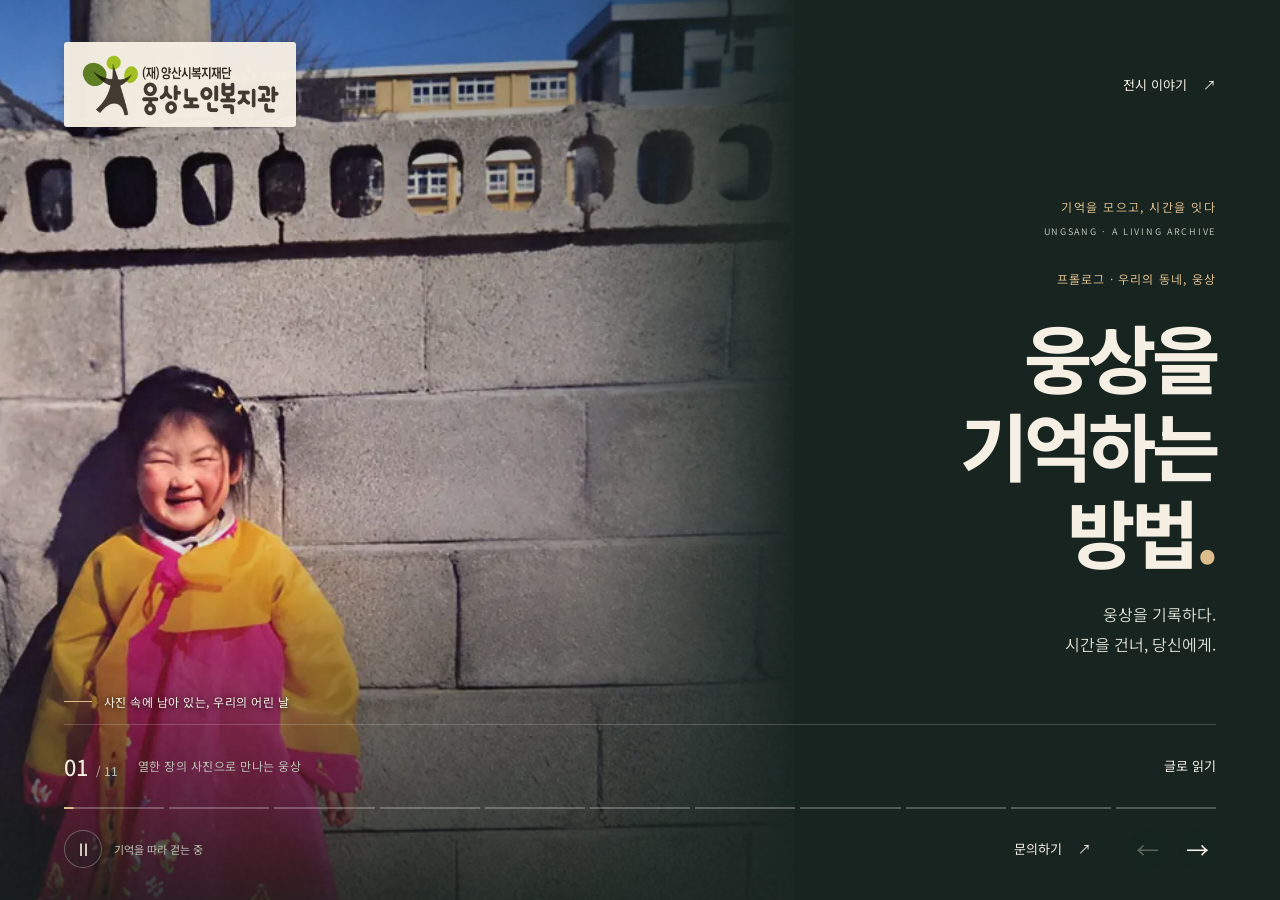
==== site/index.html @ 1429a840 "Apply welfare center tree and wordmark branding" ====
<!doctype html>
<html lang="ko">
<head>
<meta charset="utf-8"><meta name="viewport" content="width=device-width, initial-scale=1, viewport-fit=cover">
<meta name="theme-color" content="#172420"><meta name="description" content="오래된 사진 한 장이 우리 동네의 역사가 됩니다. 웅상노인복지관 선배시민들과 함께 걷는 웅상의 기억.">
<title>웅상을 기억하는 방법 · 웅상 아카이빙</title>
<link rel="icon" type="image/svg+xml" href="./assets/favicon.svg">
<link rel="preload" href="./assets/fonts/sans.woff" as="font" type="font/woff" crossorigin>
<link rel="stylesheet" href="./style.css?v=20261008-welfare-mark"><script src="./app.js?v=20261008-welfare-mark" defer></script>
</head>
<body>
<main class="exhibit" id="exhibit" data-image="1" aria-label="웅상의 기억, 열한 장의 사진 이야기">
  <div class="photo-stage" aria-hidden="true">
    <img class="photograph active drifting" data-image="1" id="photo-a" src="./assets/photos/01-640.webp" fetchpriority="high" alt="">
    <img class="photograph" id="photo-b" alt=""><div class="photo-shade"></div><div class="grain"></div>
  </div>
  <header class="masthead">
    <a class="identity foundation-brand" href="./" aria-label="웅상노인복지관 · 웅상 아카이빙 처음으로"><img class="foundation-logo" src="./assets/brand/welfare-logo.webp" width="720" height="244" alt="(재)양산시복지재단 웅상노인복지관"></a>
    <a class="text-button" href="./archive/">전시 이야기 <span aria-hidden="true">↗</span></a>
  </header>
  <div class="desktop-note" aria-hidden="true">기억을 모으고, 시간을 잇다<span>UNGSANG · A LIVING ARCHIVE</span></div>
  <section class="narrative" id="narrative" aria-label="현재 이야기">
    <p class="eyebrow" id="eyebrow">프롤로그 · 우리의 동네, 웅상</p>
    <div id="scene-copy" class="scene-copy intro"><h1><span>웅상을</span><span>기억하는</span><span>방법<span class="title-dot">.</span></span></h1><p class="scene-body">웅상을 기록하다.<br>시간을 건너, 당신에게.</p></div>
    <button class="contribute" id="final-cta" data-dialog="participate" hidden>웅상노인복지관 문의하기 <span aria-hidden="true">↗</span></button>
  </section>
  <aside class="photo-caption"><span class="caption-line"></span><span id="photo-caption">사진 속에 남아 있는, 우리의 어린 날</span></aside>
  <footer class="player">
    <div class="player-heading"><span class="scene-counter"><strong id="scene-number">01</strong><span>/ 11</span></span><span class="player-note" id="player-note">열한 장의 사진으로 만나는 웅상</span><button class="text-button read-button" data-dialog="about">글로 읽기</button></div>
    <nav class="timeline" id="timeline" aria-label="장면 선택"></nav>
    <div class="player-controls"><button class="round-button" id="play" aria-label="일시정지"><span id="play-icon">Ⅱ</span></button><span class="play-label" id="play-label">기억을 따라 걷는 중</span><button class="text-button skip" data-dialog="participate">문의하기 <span aria-hidden="true">↗</span></button><button class="round-button arrow" id="previous" aria-label="이전 장면">←</button><button class="round-button arrow" id="next" aria-label="다음 장면">→</button></div>
  </footer>
  <p class="load-message" id="load-message" role="status" hidden></p>
</main>
<dialog id="about" class="sheet"><button class="close" aria-label="닫기">×</button><div class="sheet-content"><p class="eyebrow">웅상을 기록하다 · 웅상 아카이빙</p><h2>오래된 사진 한 장이<br>우리 동네의 역사가 됩니다.</h2><p class="lead">빛바랜 앨범 속에 잠들어 있던 웅상의 옛 모습을<br>선배시민들의 기억과 손길로 다시 꺼내어봅니다.</p><div class="essay"><p>이 전시는 웅상노인복지관 선배시민들이 직접 마을 곳곳의 옛 사진과 사진 속 이야기를 채록하고 그 시절 그 자리를 다시 찾아가 현재의 모습을 담아 완성한 ‘과거와 현재의 기록’입니다.</p><p>논 밭이 아파트가 되고, 초가집이 주택이 되기까지 웅상은 조용하고 천천히 그러나 끊임없이 변해왔습니다.</p><p>그 변화의 한가운데를 살아오신 선배시민들의 눈으로 웅상의 어제와 오늘을 함께 걸어보시기 바랍니다.</p></div><blockquote>우리가 오늘 걷는 이 길 위에도,<br>누군가의 어린 시절과 젊은 날이 남아있습니다.<br><br>당신의 기억도 들려주세요.<br>그 이야기가 다음 웅상의 역사가 됩니다.</blockquote><div class="credits"><p>작품기획 및 제작</p><strong>웅상노인복지관 선배시민 아카이빙 크리에이터</strong><p>고재임 · 곽영숙 · 배순옥 · 어미애 · 유현숙 · 조옥향</p><span>웅상노인복지관</span></div></div></dialog>
<dialog id="participate" class="sheet"><button class="close" aria-label="닫기">×</button><div class="sheet-content"><p class="eyebrow">다음 이야기는, 당신의 기억</p><h2>앨범 속 웅상을<br>함께 꺼내어 주세요.</h2><p class="lead">가족과 함께한 날, 익숙했던 골목,<br>지금은 달라진 우리 동네의 모습.<br>당신의 사진 한 장에서 이야기가 이어집니다.</p><div class="contact-card"><p class="eyebrow">이야기를 나누고 싶으신가요?</p><h3>웅상노인복지관</h3><a class="contact-link" href="tel:0559129423"><span>전화 문의</span><strong>055-912-9423 ↗</strong></a><a class="contact-link" href="mailto:westside4855@yscwf.or.kr"><span>이메일 문의</span><strong>westside4855@yscwf.or.kr ↗</strong></a></div></div></dialog>
<noscript><div class="no-script">사진 이야기는 JavaScript를 켜면 재생됩니다. 오래된 사진 한 장이 우리 동네의 역사가 됩니다. 웅상노인복지관 선배시민 아카이빙 크리에이터.</div></noscript>
</body></html>
---- site/style.css ----
@font-face{font-family:ArchiveSans;src:url('./assets/fonts/sans.woff') format('woff');font-weight:100 900;font-display:swap}@font-face{font-family:ArchiveBrush;src:url('./assets/fonts/brush.woff') format('woff');font-display:swap}
:root{color-scheme:dark;--paper:#f6f0e4;--accent:#ddbd8c;--ink:#172420;--muted:#bcc2b7}*{box-sizing:border-box}body{margin:0;background:var(--ink);color:var(--paper);font-family:ArchiveSans,'Apple SD Gothic Neo','Malgun Gothic',sans-serif}button,a{-webkit-tap-highlight-color:transparent}button{font:inherit;color:inherit;cursor:pointer}button:focus-visible,a:focus-visible{outline:2px solid var(--accent);outline-offset:5px}button{border:0}a{color:inherit}button:disabled{opacity:.3;cursor:default}[hidden]{display:none!important}.exhibit{position:relative;isolation:isolate;height:100svh;min-height:720px;overflow:hidden}.photo-stage{position:absolute;inset:0 0 0 42%;z-index:-2;overflow:hidden;background:#364338}.photograph{position:absolute;width:100%;height:100%;object-fit:cover;object-position:center 43%;opacity:0;transition:opacity 1.8s ease;transform:scale(1.01)}.photograph.active{opacity:1}.photograph.drifting{animation:drift 13s ease-out both}.exhibit.paused .photograph{animation-play-state:paused}.photo-shade{position:absolute;inset:0;background:linear-gradient(90deg,#172420 0%,#17242030 24%,transparent 60%),linear-gradient(0deg,#101b17d9,transparent 45%,#14251a44)}.grain{position:absolute;inset:0;opacity:.045;pointer-events:none;background-image:url("data:image/svg+xml,%3Csvg viewBox='0 0 160 160' xmlns='http://www.w3.org/2000/svg'%3E%3Cfilter id='n'%3E%3CfeTurbulence type='fractalNoise' baseFrequency='.8' numOctaves='3' stitchTiles='stitch'/%3E%3C/filter%3E%3Cpath fill='%23fff' filter='url(%23n)' opacity='.7' d='M0 0h160v160H0z'/%3E%3C/svg%3E")}.masthead{position:absolute;top:42px;left:5%;right:5%;display:flex;align-items:center;justify-content:space-between;gap:24px}.identity{display:flex;gap:13px;align-items:center;text-decoration:none;font-weight:650;letter-spacing:-.03em;font-size:18px}.identity small{display:block;font-size:11px;color:var(--muted);font-weight:400;letter-spacing:.03em;margin-top:5px}.identity-mark{font-size:43px;line-height:1;font-weight:900;color:var(--accent)}.text-button{background:transparent;font-size:13px;padding:12px 0;white-space:nowrap}.text-button span{margin-left:12px}.desktop-note{position:absolute;top:22%;left:5%;font-size:12px;color:var(--accent);letter-spacing:.12em}.desktop-note span{display:block;font-size:9px;letter-spacing:.19em;color:var(--muted);margin-top:10px}.narrative{position:absolute;left:5%;top:38%;width:48%;max-width:720px}.eyebrow{font-size:12px;letter-spacing:.1em;color:var(--accent);margin:0 0 25px}.scene-copy{animation:rise 1.4s both;min-height:260px}.scene-copy h1,.scene-copy h2{margin:0;font-size:clamp(38px,4.5vw,72px);line-height:1.27;font-weight:750;letter-spacing:-.055em;word-break:keep-all}.scene-copy h1>span{display:block}.title-dot{color:var(--accent)}.scene-body{margin:24px 0 0;max-width:430px;font-size:16px;font-weight:350;line-height:1.9;color:#e0e2d7;word-break:keep-all;animation:rise 1.8s .7s both}.scene-copy.intro h1{font-size:clamp(50px,5.8vw,84px);line-height:1.18}.narrative:has(.intro){top:30%}.scene-copy.emphasis{animation:appear 2.1s both}.scene-copy.memory h2,.scene-copy.invitation h2{font-family:ArchiveBrush,serif;font-weight:400;font-size:clamp(43px,5vw,76px);line-height:1.25;letter-spacing:-.035em}.scene-copy.memory{animation:appear 2.2s both}.scene-copy.invitation{animation:rise 2s both}.scene-copy.emphasis h2 em{color:var(--accent);font-style:normal}.photo-caption{position:absolute;right:5%;bottom:190px;display:flex;gap:12px;align-items:center;font-size:12px;letter-spacing:.04em;text-shadow:0 1px 6px #000}.caption-line{height:1px;width:28px;background:var(--accent)}.player{position:absolute;left:5%;right:5%;bottom:max(30px,env(safe-area-inset-bottom));border-top:1px solid #eee3; padding-top:19px}.player-heading{display:flex;align-items:center;gap:20px;margin-bottom:8px}.scene-counter{display:flex;align-items:baseline;gap:8px}.scene-counter strong{font-size:22px;font-weight:450;font-variant-numeric:tabular-nums}.scene-counter span{font-size:12px;color:var(--muted)}.player-note{font-size:12px;color:var(--muted);letter-spacing:.04em}.read-button{margin-left:auto}.timeline{display:flex;gap:5px}.timeline button{position:relative;background:transparent;height:26px;flex:1;padding:0}.timeline button:before,.timeline button:after{content:'';position:absolute;left:0;top:12px;height:2px;width:100%;background:#eee4}.timeline button:after{background:var(--accent);transform:scaleX(0);transform-origin:left}.timeline button.past:after{transform:scaleX(1)}.timeline button.current:after{transform:scaleX(var(--progress,0))}.player-controls{display:flex;align-items:center;gap:12px;margin-top:6px}.round-button{border:1px solid #ddd5;width:38px;height:38px;border-radius:50%;background:#17242040;font-size:17px;display:grid;place-items:center}.round-button:hover{background:#ffffff20}.play-label{font-size:11px;color:var(--muted)}.skip{margin-left:auto;margin-right:25px}.arrow{border:0;font-size:23px}.contribute{padding:15px 19px;border-radius:2px;background:var(--paper);color:var(--ink);font-weight:600;font-size:14px;margin-top:24px;animation:rise 1.4s .8s both}.contribute span{margin-left:24px}.narrative:has(.invitation){top:34%}.narrative:has(.invitation) .scene-copy{min-height:0}.load-message{position:absolute;bottom:160px;left:5%;background:var(--ink);padding:12px;font-size:13px;border:1px solid #ffffff40}.sheet{width:min(660px,100%);max-height:90svh;padding:0;border:0;background:#f5f1e8;color:#24332d;border-radius:4px;overscroll-behavior:contain}.sheet::backdrop{background:#101b17cc;backdrop-filter:blur(7px)}.sheet-content{padding:60px 48px 45px}.close{position:sticky;float:right;top:10px;right:10px;margin:10px 10px -54px 0;width:44px;height:44px;background:#e6e3d9;border-radius:50%;color:#24332d;font-size:26px;z-index:2}.sheet .eyebrow{color:#687f73}.sheet h2{font-size:clamp(26px,4vw,34px);line-height:1.5;letter-spacing:-.05em;margin:20px 0}.sheet .lead{font-size:16px;line-height:1.9;word-break:keep-all}.essay{border-top:1px solid #cccfc4;margin:30px 0;padding-top:12px;font-size:16px;line-height:2;word-break:keep-all}.sheet blockquote{font-family:ArchiveBrush,serif;font-size:29px;line-height:1.65;margin:35px 0}.credits{border-top:1px solid #cccfc4;padding-top:20px;font-size:12px;line-height:1.9}.credits span{display:block;font-size:18px;font-weight:700;margin-top:24px}.credits strong{font-weight:500}.guide{list-style:none;padding:10px 0;margin:20px 0}.guide li{display:flex;gap:18px;padding:22px 0;border-top:1px solid #cccfc4}.guide li>span{color:#7b8a78;font-size:13px;padding-top:4px}.guide h3{font-size:17px;margin:0 0 8px}.guide p{font-size:15px;line-height:1.8;margin:0;word-break:keep-all}.pending{background:#e7e9df;padding:20px;font-size:15px;line-height:1.8}.small-note{font-size:12px;color:#626f66;line-height:1.8}.submission-link{display:block;background:var(--ink);color:var(--paper);text-align:center;padding:20px;text-decoration:none}.no-script{position:fixed;bottom:0;background:#172420;padding:20px;z-index:8;font-size:16px}
@keyframes drift{from{transform:scale(1.01)}to{transform:scale(1.07)}}@keyframes rise{from{opacity:0;transform:translateY(25px)}to{opacity:1;transform:translateY(0)}}@keyframes appear{from{opacity:0;filter:blur(5px)}to{opacity:1;filter:blur(0)}}
@media(min-width:900px) and (max-height:830px){.desktop-note{top:21%}.narrative{top:31%}.narrative:has(.intro){top:27%}.scene-copy.intro h1{font-size:66px}.scene-copy h2{font-size:46px}.scene-body{margin-top:16px}.narrative:has(.invitation){top:29%}}
@media(max-width:899px){.exhibit{min-height:650px}.photo-stage{inset:0}.photograph{object-position:center 38%}.photo-shade{background:linear-gradient(180deg,#101b17a8 0%,#101b1700 28%,#101b1733 40%,#101b17da 69%,#101b17f5 100%)}.masthead{top:max(23px,env(safe-area-inset-top));left:24px;right:24px}.identity{font-size:15px;gap:9px}.identity small{font-size:9px}.identity-mark{font-size:34px}.masthead .text-button{font-size:12px}.desktop-note{display:none}.narrative,.narrative:has(.intro),.narrative:has(.invitation){left:26px;right:26px;width:auto;top:auto;bottom:202px;max-width:600px}.eyebrow{font-size:11px;margin-bottom:16px;letter-spacing:.07em}.scene-copy{min-height:0}.scene-copy h1,.scene-copy h2{font-size:clamp(32px,7.8vw,53px);line-height:1.35}.scene-copy.intro h1{font-size:clamp(46px,11.2vw,68px);line-height:1.17}.scene-copy.intro h1>span{display:inline}.scene-copy.intro h1>span:first-child{display:block}.scene-copy.intro h1>span:last-child{margin-left:.18em}.scene-body{font-size:15px;line-height:1.8;margin-top:18px;max-width:340px}.scene-copy.memory h2,.scene-copy.invitation h2{font-size:clamp(39px,9.5vw,60px)}.photo-caption{display:none}.player{left:24px;right:24px;bottom:max(22px,env(safe-area-inset-bottom));padding-top:12px}.player-heading{gap:12px;margin-bottom:2px}.player-note{font-size:10px;letter-spacing:0}.scene-counter strong{font-size:19px}.scene-counter span{font-size:10px}.play-label{font-size:10px}.player-controls{gap:8px}.skip{font-size:12px;margin-right:0}.round-button{width:34px;height:34px}.arrow{width:29px}.contribute{margin-top:20px;padding:14px 18px;font-size:13px}.sheet{max-height:94svh;margin:auto auto 0;border-radius:16px 16px 0 0}.sheet-content{padding:48px 26px 35px}.sheet blockquote{font-size:26px}.load-message{bottom:175px;left:24px;right:24px}.read-button{font-size:11px}}
@media(max-width:360px){.player-note{display:none}.play-label{display:none}.narrative{bottom:195px}.scene-copy h2{font-size:30px}.scene-copy.intro h1{font-size:44px}}
@media(prefers-reduced-motion:reduce){*,*:before,*:after{animation:none!important;transition:none!important;scroll-behavior:auto!important}}
.contact-card{border-top:1px solid #cbd0c4;margin-top:32px;padding-top:30px}.contact-card h3{font-size:23px;margin:0 0 20px}.contact-link{display:block;padding:18px 0;border-bottom:1px solid #cbd0c4;text-decoration:none}.contact-link span{display:block;color:#68766c;font-size:12px;margin-bottom:8px}.contact-link strong{font-size:clamp(15px,4vw,20px);font-weight:550;overflow-wrap:anywhere}.contact-link:hover{color:#52715d}

/* Original full-screen photo story, with the copy on the right. */
.photo-stage{inset:0 38% 0 0}
.photo-shade{background:linear-gradient(270deg,#172420 0%,#17242035 28%,transparent 65%),linear-gradient(0deg,#101b17d9,transparent 45%,#14251a44)}
.narrative,.narrative:has(.intro),.narrative:has(.invitation){left:auto;right:5%;width:39%;max-width:620px;text-align:right}
.scene-body{margin-left:auto}
.desktop-note{left:auto;right:5%;text-align:right}
.photo-caption{left:5%;right:auto}
.scene-copy{min-height:0}
.scene-copy h2{font-size:clamp(34px,3.5vw,56px)}
.scene-copy.memory h2,.scene-copy.invitation h2{font-size:clamp(40px,4vw,62px)}
@media(max-width:899px){
  .photo-stage{inset:0}
  .photo-shade{background:linear-gradient(270deg,#101b1770,transparent 75%),linear-gradient(180deg,#101b178c 0%,transparent 27%,#101b171a 42%,#101b17b8 76%,#101b17f5 100%)}
  .narrative,.narrative:has(.intro),.narrative:has(.invitation){left:auto;right:24px;width:58%;max-width:360px;top:auto;bottom:194px;text-align:right}
  .narrative>.eyebrow{font-size:10px;line-height:1.7;letter-spacing:0;margin-bottom:14px}
  .scene-copy h1,.scene-copy h2{font-size:clamp(24px,6.2vw,36px);line-height:1.4;letter-spacing:-.05em}
  .scene-copy.intro h1{font-size:clamp(38px,10vw,58px);line-height:1.25}
  .scene-copy.intro h1>span{display:block}
  .scene-copy.intro h1>span:last-child{margin-left:0}
  .scene-copy.memory h2,.scene-copy.invitation h2{font-size:clamp(30px,7.9vw,43px);line-height:1.3}
  .scene-body{font-size:14px;line-height:1.85;margin-top:16px;word-break:keep-all}
  .contribute{font-size:12px;padding:12px 13px;margin-top:18px;line-height:1.7}
  .contribute span{margin-left:8px}
  /* These photographs have people in the lower half: use the open space above. */
  .exhibit[data-image="3"] .narrative,.exhibit[data-image="7"] .narrative,.exhibit[data-image="9"] .narrative,.exhibit[data-image="11"] .narrative{top:14%;bottom:auto}
}
@media(max-width:360px){
  .narrative,.narrative:has(.intro),.narrative:has(.invitation){right:20px;width:61%;bottom:184px}
  .scene-copy h2{font-size:22px}.scene-copy.intro h1{font-size:36px}
  .scene-copy.memory h2,.scene-copy.invitation h2{font-size:28px}
  .scene-body{font-size:13px;line-height:1.8}
}

@media(max-width:899px){.photograph[data-image="2"]{height:92%}}

.masthead a.text-button{text-decoration:none}

/* Welfare center mark, with a quiet paper backing over the photographs. */
.identity.foundation-brand{padding:7px 11px;background:#f6f0e4f5;border-radius:3px;box-shadow:0 2px 12px #101b1724}
.foundation-logo{display:block;width:210px;height:auto}
@media(max-width:899px){.identity.foundation-brand{padding:5px 8px}.foundation-logo{width:150px}}
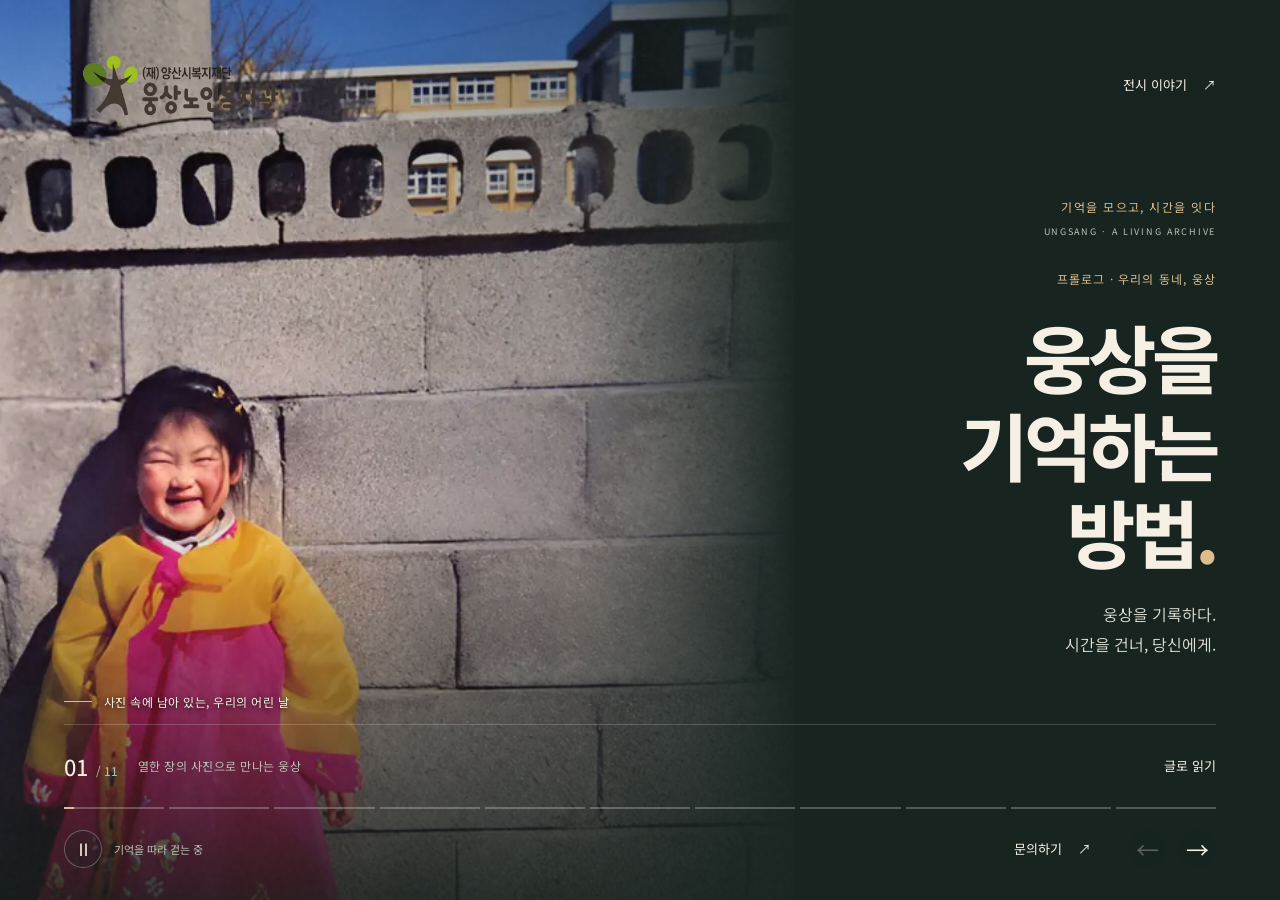
==== commit 0580051f: "Remove logo backing and center archive footer" ====
--- a/site/index.html
+++ b/site/index.html
@@ -6,7 +6,7 @@
 <title>웅상을 기억하는 방법 · 웅상 아카이빙</title>
 <link rel="icon" type="image/svg+xml" href="./assets/favicon.svg">
 <link rel="preload" href="./assets/fonts/sans.woff" as="font" type="font/woff" crossorigin>
-<link rel="stylesheet" href="./style.css?v=20261008-welfare-mark"><script src="./app.js?v=20261008-welfare-mark" defer></script>
+<link rel="stylesheet" href="./style.css?v=20261008-welfare-clear"><script src="./app.js?v=20261008-welfare-clear" defer></script>
 </head>
 <body>
 <main class="exhibit" id="exhibit" data-image="1" aria-label="웅상의 기억, 열한 장의 사진 이야기">
--- a/site/style.css
+++ b/site/style.css
@@ -44,7 +44,7 @@
 
 .masthead a.text-button{text-decoration:none}
 
-/* Welfare center mark, with a quiet paper backing over the photographs. */
-.identity.foundation-brand{padding:7px 11px;background:#f6f0e4f5;border-radius:3px;box-shadow:0 2px 12px #101b1724}
+/* Transparent welfare center mark over the photographs. */
+.identity.foundation-brand{padding:7px 11px;background:transparent;border-radius:0;box-shadow:none}
 .foundation-logo{display:block;width:210px;height:auto}
 @media(max-width:899px){.identity.foundation-brand{padding:5px 8px}.foundation-logo{width:150px}}
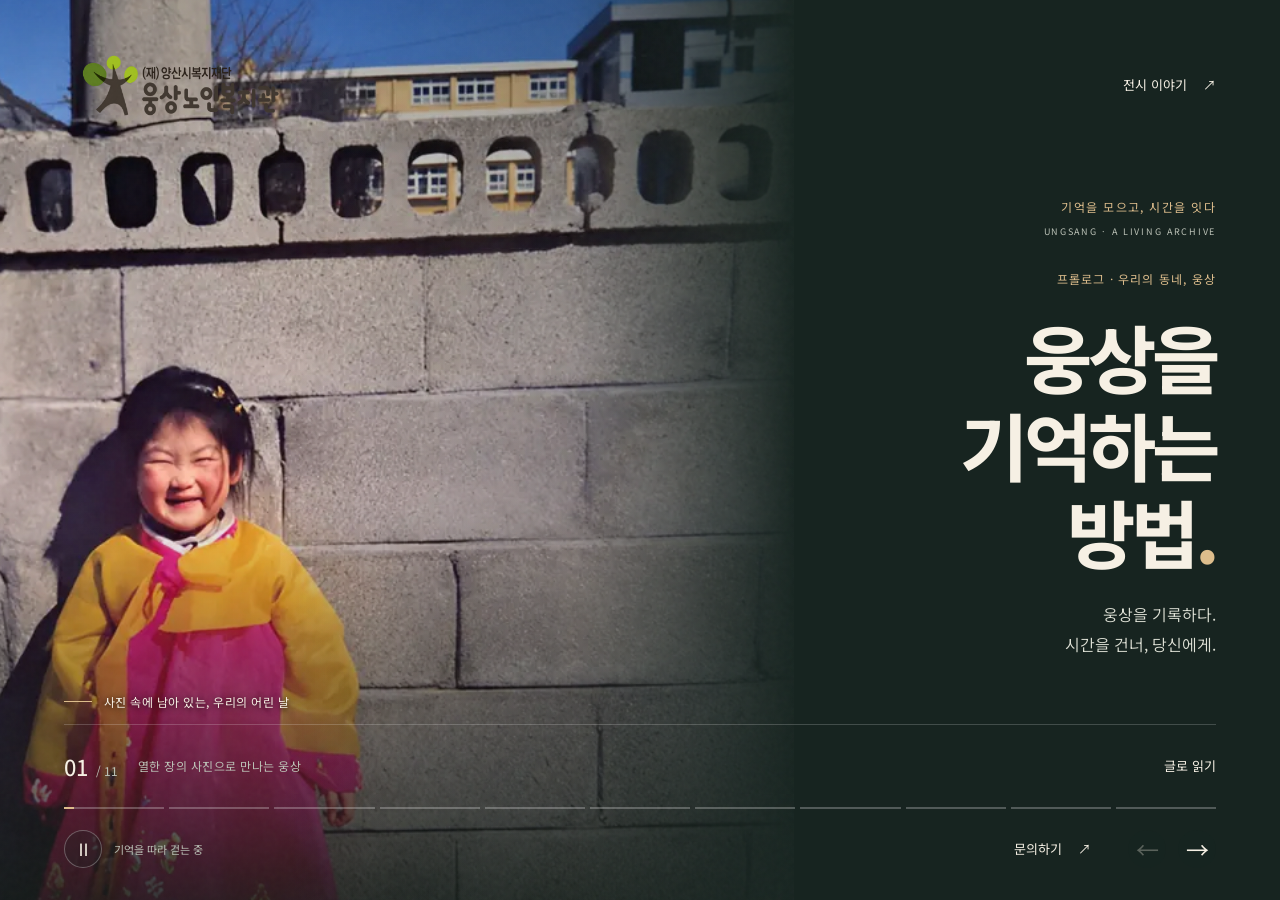
==== commit 8c956551: "Position story copy for scenes 2, 4 and 9" ====
--- a/site/index.html
+++ b/site/index.html
@@ -5,8 +5,8 @@
 <meta name="theme-color" content="#172420"><meta name="description" content="오래된 사진 한 장이 우리 동네의 역사가 됩니다. 웅상노인복지관 선배시민들과 함께 걷는 웅상의 기억.">
 <title>웅상을 기억하는 방법 · 웅상 아카이빙</title>
 <link rel="icon" type="image/svg+xml" href="./assets/favicon.svg">
-<link rel="preload" href="./assets/fonts/sans.woff" as="font" type="font/woff" crossorigin>
-<link rel="stylesheet" href="./style.css?v=20261008-welfare-clear"><script src="./app.js?v=20261008-welfare-clear" defer></script>
+<link rel="preload" href="./assets/fonts/sans.woff?v=honorific-1" as="font" type="font/woff" crossorigin>
+<link rel="stylesheet" href="./style.css?v=20261008-copy-position"><script src="./app.js?v=20261008-copy-position" defer></script>
 </head>
 <body>
 <main class="exhibit" id="exhibit" data-image="1" aria-label="웅상의 기억, 열한 장의 사진 이야기">
@@ -32,7 +32,7 @@
   </footer>
   <p class="load-message" id="load-message" role="status" hidden></p>
 </main>
-<dialog id="about" class="sheet"><button class="close" aria-label="닫기">×</button><div class="sheet-content"><p class="eyebrow">웅상을 기록하다 · 웅상 아카이빙</p><h2>오래된 사진 한 장이<br>우리 동네의 역사가 됩니다.</h2><p class="lead">빛바랜 앨범 속에 잠들어 있던 웅상의 옛 모습을<br>선배시민들의 기억과 손길로 다시 꺼내어봅니다.</p><div class="essay"><p>이 전시는 웅상노인복지관 선배시민들이 직접 마을 곳곳의 옛 사진과 사진 속 이야기를 채록하고 그 시절 그 자리를 다시 찾아가 현재의 모습을 담아 완성한 ‘과거와 현재의 기록’입니다.</p><p>논 밭이 아파트가 되고, 초가집이 주택이 되기까지 웅상은 조용하고 천천히 그러나 끊임없이 변해왔습니다.</p><p>그 변화의 한가운데를 살아오신 선배시민들의 눈으로 웅상의 어제와 오늘을 함께 걸어보시기 바랍니다.</p></div><blockquote>우리가 오늘 걷는 이 길 위에도,<br>누군가의 어린 시절과 젊은 날이 남아있습니다.<br><br>당신의 기억도 들려주세요.<br>그 이야기가 다음 웅상의 역사가 됩니다.</blockquote><div class="credits"><p>작품기획 및 제작</p><strong>웅상노인복지관 선배시민 아카이빙 크리에이터</strong><p>고재임 · 곽영숙 · 배순옥 · 어미애 · 유현숙 · 조옥향</p><span>웅상노인복지관</span></div></div></dialog>
+<dialog id="about" class="sheet"><button class="close" aria-label="닫기">×</button><div class="sheet-content"><p class="eyebrow">웅상을 기록하다 · 웅상 아카이빙</p><h2>오래된 사진 한 장이<br>우리 동네의 역사가 됩니다.</h2><p class="lead">빛바랜 앨범 속에 잠들어 있던 웅상의 옛 모습을<br>선배시민들이 이웃의 사진을 모아 다시 꺼내어봅니다.</p><div class="essay"><p>이 전시는 웅상노인복지관 선배시민 아카이빙 크리에이터들이 지인과 이웃의 옛 사진을 모으고, 사진 속 이야기를 엮어 완성한 ‘과거와 현재의 기록’입니다. 그 시절 그 자리를 다시 찾아 담은 오늘의 풍경과 함께, 이웃의 기억을 마을의 기록으로 이어갑니다.</p><p>논 밭이 아파트가 되고, 초가집이 주택이 되기까지 웅상은 조용하고 천천히 그러나 끊임없이 변해왔습니다.</p><p>선배시민들이 모으고 엮은 사진과 이야기를 따라 웅상의 어제와 오늘을 함께 걸어보시기 바랍니다.</p></div><blockquote>우리가 오늘 걷는 이 길 위에도,<br>누군가의 어린 시절과 젊은 날이 남아있습니다.<br><br>당신의 기억도 들려주세요.<br>그 이야기가 다음 웅상의 역사가 됩니다.</blockquote><div class="credits"><p>사진 수집 · 이야기 구성</p><strong>웅상노인복지관 선배시민 아카이빙 크리에이터</strong><p>고재임 님 · 곽영숙 님 · 배손옥 님 · 어미애 님 · 유현숙 님 · 조옥향 님</p><span>웅상노인복지관</span></div></div></dialog>
 <dialog id="participate" class="sheet"><button class="close" aria-label="닫기">×</button><div class="sheet-content"><p class="eyebrow">다음 이야기는, 당신의 기억</p><h2>앨범 속 웅상을<br>함께 꺼내어 주세요.</h2><p class="lead">가족과 함께한 날, 익숙했던 골목,<br>지금은 달라진 우리 동네의 모습.<br>당신의 사진 한 장에서 이야기가 이어집니다.</p><div class="contact-card"><p class="eyebrow">이야기를 나누고 싶으신가요?</p><h3>웅상노인복지관</h3><a class="contact-link" href="tel:0559129423"><span>전화 문의</span><strong>055-912-9423 ↗</strong></a><a class="contact-link" href="mailto:westside4855@yscwf.or.kr"><span>이메일 문의</span><strong>westside4855@yscwf.or.kr ↗</strong></a></div></div></dialog>
 <noscript><div class="no-script">사진 이야기는 JavaScript를 켜면 재생됩니다. 오래된 사진 한 장이 우리 동네의 역사가 됩니다. 웅상노인복지관 선배시민 아카이빙 크리에이터.</div></noscript>
 </body></html>
--- a/site/style.css
+++ b/site/style.css
@@ -1,4 +1,4 @@
-@font-face{font-family:ArchiveSans;src:url('./assets/fonts/sans.woff') format('woff');font-weight:100 900;font-display:swap}@font-face{font-family:ArchiveBrush;src:url('./assets/fonts/brush.woff') format('woff');font-display:swap}
+@font-face{font-family:ArchiveSans;src:url('./assets/fonts/sans.woff?v=honorific-1') format('woff');font-weight:100 900;font-display:swap}@font-face{font-family:ArchiveBrush;src:url('./assets/fonts/brush.woff?v=community-1') format('woff');font-display:swap}
 :root{color-scheme:dark;--paper:#f6f0e4;--accent:#ddbd8c;--ink:#172420;--muted:#bcc2b7}*{box-sizing:border-box}body{margin:0;background:var(--ink);color:var(--paper);font-family:ArchiveSans,'Apple SD Gothic Neo','Malgun Gothic',sans-serif}button,a{-webkit-tap-highlight-color:transparent}button{font:inherit;color:inherit;cursor:pointer}button:focus-visible,a:focus-visible{outline:2px solid var(--accent);outline-offset:5px}button{border:0}a{color:inherit}button:disabled{opacity:.3;cursor:default}[hidden]{display:none!important}.exhibit{position:relative;isolation:isolate;height:100svh;min-height:720px;overflow:hidden}.photo-stage{position:absolute;inset:0 0 0 42%;z-index:-2;overflow:hidden;background:#364338}.photograph{position:absolute;width:100%;height:100%;object-fit:cover;object-position:center 43%;opacity:0;transition:opacity 1.8s ease;transform:scale(1.01)}.photograph.active{opacity:1}.photograph.drifting{animation:drift 13s ease-out both}.exhibit.paused .photograph{animation-play-state:paused}.photo-shade{position:absolute;inset:0;background:linear-gradient(90deg,#172420 0%,#17242030 24%,transparent 60%),linear-gradient(0deg,#101b17d9,transparent 45%,#14251a44)}.grain{position:absolute;inset:0;opacity:.045;pointer-events:none;background-image:url("data:image/svg+xml,%3Csvg viewBox='0 0 160 160' xmlns='http://www.w3.org/2000/svg'%3E%3Cfilter id='n'%3E%3CfeTurbulence type='fractalNoise' baseFrequency='.8' numOctaves='3' stitchTiles='stitch'/%3E%3C/filter%3E%3Cpath fill='%23fff' filter='url(%23n)' opacity='.7' d='M0 0h160v160H0z'/%3E%3C/svg%3E")}.masthead{position:absolute;top:42px;left:5%;right:5%;display:flex;align-items:center;justify-content:space-between;gap:24px}.identity{display:flex;gap:13px;align-items:center;text-decoration:none;font-weight:650;letter-spacing:-.03em;font-size:18px}.identity small{display:block;font-size:11px;color:var(--muted);font-weight:400;letter-spacing:.03em;margin-top:5px}.identity-mark{font-size:43px;line-height:1;font-weight:900;color:var(--accent)}.text-button{background:transparent;font-size:13px;padding:12px 0;white-space:nowrap}.text-button span{margin-left:12px}.desktop-note{position:absolute;top:22%;left:5%;font-size:12px;color:var(--accent);letter-spacing:.12em}.desktop-note span{display:block;font-size:9px;letter-spacing:.19em;color:var(--muted);margin-top:10px}.narrative{position:absolute;left:5%;top:38%;width:48%;max-width:720px}.eyebrow{font-size:12px;letter-spacing:.1em;color:var(--accent);margin:0 0 25px}.scene-copy{animation:rise 1.4s both;min-height:260px}.scene-copy h1,.scene-copy h2{margin:0;font-size:clamp(38px,4.5vw,72px);line-height:1.27;font-weight:750;letter-spacing:-.055em;word-break:keep-all}.scene-copy h1>span{display:block}.title-dot{color:var(--accent)}.scene-body{margin:24px 0 0;max-width:430px;font-size:16px;font-weight:350;line-height:1.9;color:#e0e2d7;word-break:keep-all;animation:rise 1.8s .7s both}.scene-copy.intro h1{font-size:clamp(50px,5.8vw,84px);line-height:1.18}.narrative:has(.intro){top:30%}.scene-copy.emphasis{animation:appear 2.1s both}.scene-copy.memory h2,.scene-copy.invitation h2{font-family:ArchiveBrush,serif;font-weight:400;font-size:clamp(43px,5vw,76px);line-height:1.25;letter-spacing:-.035em}.scene-copy.memory{animation:appear 2.2s both}.scene-copy.invitation{animation:rise 2s both}.scene-copy.emphasis h2 em{color:var(--accent);font-style:normal}.photo-caption{position:absolute;right:5%;bottom:190px;display:flex;gap:12px;align-items:center;font-size:12px;letter-spacing:.04em;text-shadow:0 1px 6px #000}.caption-line{height:1px;width:28px;background:var(--accent)}.player{position:absolute;left:5%;right:5%;bottom:max(30px,env(safe-area-inset-bottom));border-top:1px solid #eee3; padding-top:19px}.player-heading{display:flex;align-items:center;gap:20px;margin-bottom:8px}.scene-counter{display:flex;align-items:baseline;gap:8px}.scene-counter strong{font-size:22px;font-weight:450;font-variant-numeric:tabular-nums}.scene-counter span{font-size:12px;color:var(--muted)}.player-note{font-size:12px;color:var(--muted);letter-spacing:.04em}.read-button{margin-left:auto}.timeline{display:flex;gap:5px}.timeline button{position:relative;background:transparent;height:26px;flex:1;padding:0}.timeline button:before,.timeline button:after{content:'';position:absolute;left:0;top:12px;height:2px;width:100%;background:#eee4}.timeline button:after{background:var(--accent);transform:scaleX(0);transform-origin:left}.timeline button.past:after{transform:scaleX(1)}.timeline button.current:after{transform:scaleX(var(--progress,0))}.player-controls{display:flex;align-items:center;gap:12px;margin-top:6px}.round-button{border:1px solid #ddd5;width:38px;height:38px;border-radius:50%;background:#17242040;font-size:17px;display:grid;place-items:center}.round-button:hover{background:#ffffff20}.play-label{font-size:11px;color:var(--muted)}.skip{margin-left:auto;margin-right:25px}.arrow{border:0;font-size:23px}.contribute{padding:15px 19px;border-radius:2px;background:var(--paper);color:var(--ink);font-weight:600;font-size:14px;margin-top:24px;animation:rise 1.4s .8s both}.contribute span{margin-left:24px}.narrative:has(.invitation){top:34%}.narrative:has(.invitation) .scene-copy{min-height:0}.load-message{position:absolute;bottom:160px;left:5%;background:var(--ink);padding:12px;font-size:13px;border:1px solid #ffffff40}.sheet{width:min(660px,100%);max-height:90svh;padding:0;border:0;background:#f5f1e8;color:#24332d;border-radius:4px;overscroll-behavior:contain}.sheet::backdrop{background:#101b17cc;backdrop-filter:blur(7px)}.sheet-content{padding:60px 48px 45px}.close{position:sticky;float:right;top:10px;right:10px;margin:10px 10px -54px 0;width:44px;height:44px;background:#e6e3d9;border-radius:50%;color:#24332d;font-size:26px;z-index:2}.sheet .eyebrow{color:#687f73}.sheet h2{font-size:clamp(26px,4vw,34px);line-height:1.5;letter-spacing:-.05em;margin:20px 0}.sheet .lead{font-size:16px;line-height:1.9;word-break:keep-all}.essay{border-top:1px solid #cccfc4;margin:30px 0;padding-top:12px;font-size:16px;line-height:2;word-break:keep-all}.sheet blockquote{font-family:ArchiveBrush,serif;font-size:29px;line-height:1.65;margin:35px 0}.credits{border-top:1px solid #cccfc4;padding-top:20px;font-size:12px;line-height:1.9}.credits span{display:block;font-size:18px;font-weight:700;margin-top:24px}.credits strong{font-weight:500}.guide{list-style:none;padding:10px 0;margin:20px 0}.guide li{display:flex;gap:18px;padding:22px 0;border-top:1px solid #cccfc4}.guide li>span{color:#7b8a78;font-size:13px;padding-top:4px}.guide h3{font-size:17px;margin:0 0 8px}.guide p{font-size:15px;line-height:1.8;margin:0;word-break:keep-all}.pending{background:#e7e9df;padding:20px;font-size:15px;line-height:1.8}.small-note{font-size:12px;color:#626f66;line-height:1.8}.submission-link{display:block;background:var(--ink);color:var(--paper);text-align:center;padding:20px;text-decoration:none}.no-script{position:fixed;bottom:0;background:#172420;padding:20px;z-index:8;font-size:16px}
 @keyframes drift{from{transform:scale(1.01)}to{transform:scale(1.07)}}@keyframes rise{from{opacity:0;transform:translateY(25px)}to{opacity:1;transform:translateY(0)}}@keyframes appear{from{opacity:0;filter:blur(5px)}to{opacity:1;filter:blur(0)}}
 @media(min-width:900px) and (max-height:830px){.desktop-note{top:21%}.narrative{top:31%}.narrative:has(.intro){top:27%}.scene-copy.intro h1{font-size:66px}.scene-copy h2{font-size:46px}.scene-body{margin-top:16px}.narrative:has(.invitation){top:29%}}
@@ -48,3 +48,18 @@
 .identity.foundation-brand{padding:7px 11px;background:transparent;border-radius:0;box-shadow:none}
 .foundation-logo{display:block;width:210px;height:auto}
 @media(max-width:899px){.identity.foundation-brand{padding:5px 8px}.foundation-logo{width:150px}}
+
+
+/* Keep the requested copy placement attached to its story scene. */
+.exhibit[data-copy-position="bottom-left"] .narrative{left:5%;right:auto;top:auto;bottom:max(220px,calc(190px + env(safe-area-inset-bottom)));width:42%;max-width:620px;text-align:left;text-shadow:0 2px 14px #101b1780}
+.exhibit[data-copy-position="bottom-left"] .scene-body{margin-left:0;margin-right:auto}
+.exhibit[data-copy-position="top-right"] .narrative{left:auto;right:5%;top:max(195px,22%);bottom:auto;text-align:right}
+.exhibit[data-copy-position="top-right"] .desktop-note{top:135px}
+@media(max-width:899px){
+  .exhibit[data-copy-position="bottom-left"] .narrative{left:24px;right:auto;top:auto;bottom:max(194px,calc(170px + env(safe-area-inset-bottom)));width:76%;max-width:360px}
+  .exhibit[data-copy-position="top-right"] .narrative{left:auto;right:24px;top:max(112px,calc(94px + env(safe-area-inset-top)));bottom:auto}
+}
+@media(max-width:360px){
+  .exhibit[data-copy-position="bottom-left"] .narrative{left:20px;bottom:max(184px,calc(160px + env(safe-area-inset-bottom)))}
+  .exhibit[data-copy-position="top-right"] .narrative{right:20px}
+}
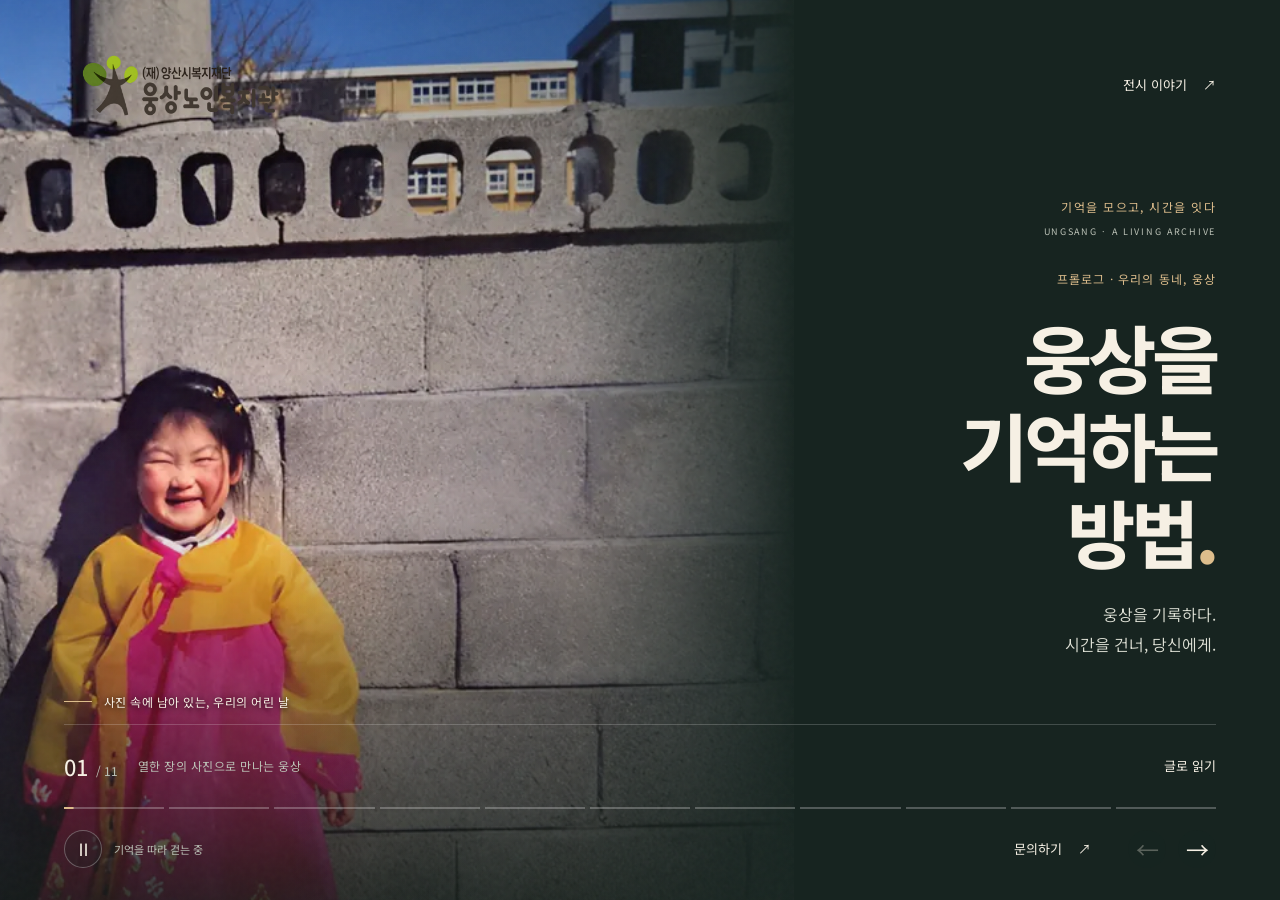
==== commit b4099a91: "Limit scene copy repositioning to mobile screens" ====
--- a/site/index.html
+++ b/site/index.html
@@ -6,7 +6,7 @@
 <title>웅상을 기억하는 방법 · 웅상 아카이빙</title>
 <link rel="icon" type="image/svg+xml" href="./assets/favicon.svg">
 <link rel="preload" href="./assets/fonts/sans.woff?v=honorific-1" as="font" type="font/woff" crossorigin>
-<link rel="stylesheet" href="./style.css?v=20261008-copy-position"><script src="./app.js?v=20261008-copy-position" defer></script>
+<link rel="stylesheet" href="./style.css?v=20261008-mobile-position"><script src="./app.js?v=20261008-mobile-position" defer></script>
 </head>
 <body>
 <main class="exhibit" id="exhibit" data-image="1" aria-label="웅상의 기억, 열한 장의 사진 이야기">
--- a/site/style.css
+++ b/site/style.css
@@ -50,14 +50,11 @@
 @media(max-width:899px){.identity.foundation-brand{padding:5px 8px}.foundation-logo{width:150px}}
 
 
-/* Keep the requested copy placement attached to its story scene. */
-.exhibit[data-copy-position="bottom-left"] .narrative{left:5%;right:auto;top:auto;bottom:max(220px,calc(190px + env(safe-area-inset-bottom)));width:42%;max-width:620px;text-align:left;text-shadow:0 2px 14px #101b1780}
-.exhibit[data-copy-position="bottom-left"] .scene-body{margin-left:0;margin-right:auto}
-.exhibit[data-copy-position="top-right"] .narrative{left:auto;right:5%;top:max(195px,22%);bottom:auto;text-align:right}
-.exhibit[data-copy-position="top-right"] .desktop-note{top:135px}
+/* Scene-specific placement applies only to the mobile layout. */
 @media(max-width:899px){
-  .exhibit[data-copy-position="bottom-left"] .narrative{left:24px;right:auto;top:auto;bottom:max(194px,calc(170px + env(safe-area-inset-bottom)));width:76%;max-width:360px}
-  .exhibit[data-copy-position="top-right"] .narrative{left:auto;right:24px;top:max(112px,calc(94px + env(safe-area-inset-top)));bottom:auto}
+  .exhibit[data-copy-position="bottom-left"] .narrative{left:24px;right:auto;top:auto;bottom:max(194px,calc(170px + env(safe-area-inset-bottom)));width:76%;max-width:360px;text-align:left;text-shadow:0 2px 14px #101b1780}
+  .exhibit[data-copy-position="bottom-left"] .scene-body{margin-left:0;margin-right:auto}
+  .exhibit[data-copy-position="top-right"] .narrative{left:auto;right:24px;top:max(112px,calc(94px + env(safe-area-inset-top)));bottom:auto;text-align:right}
 }
 @media(max-width:360px){
   .exhibit[data-copy-position="bottom-left"] .narrative{left:20px;bottom:max(184px,calc(160px + env(safe-area-inset-bottom)))}
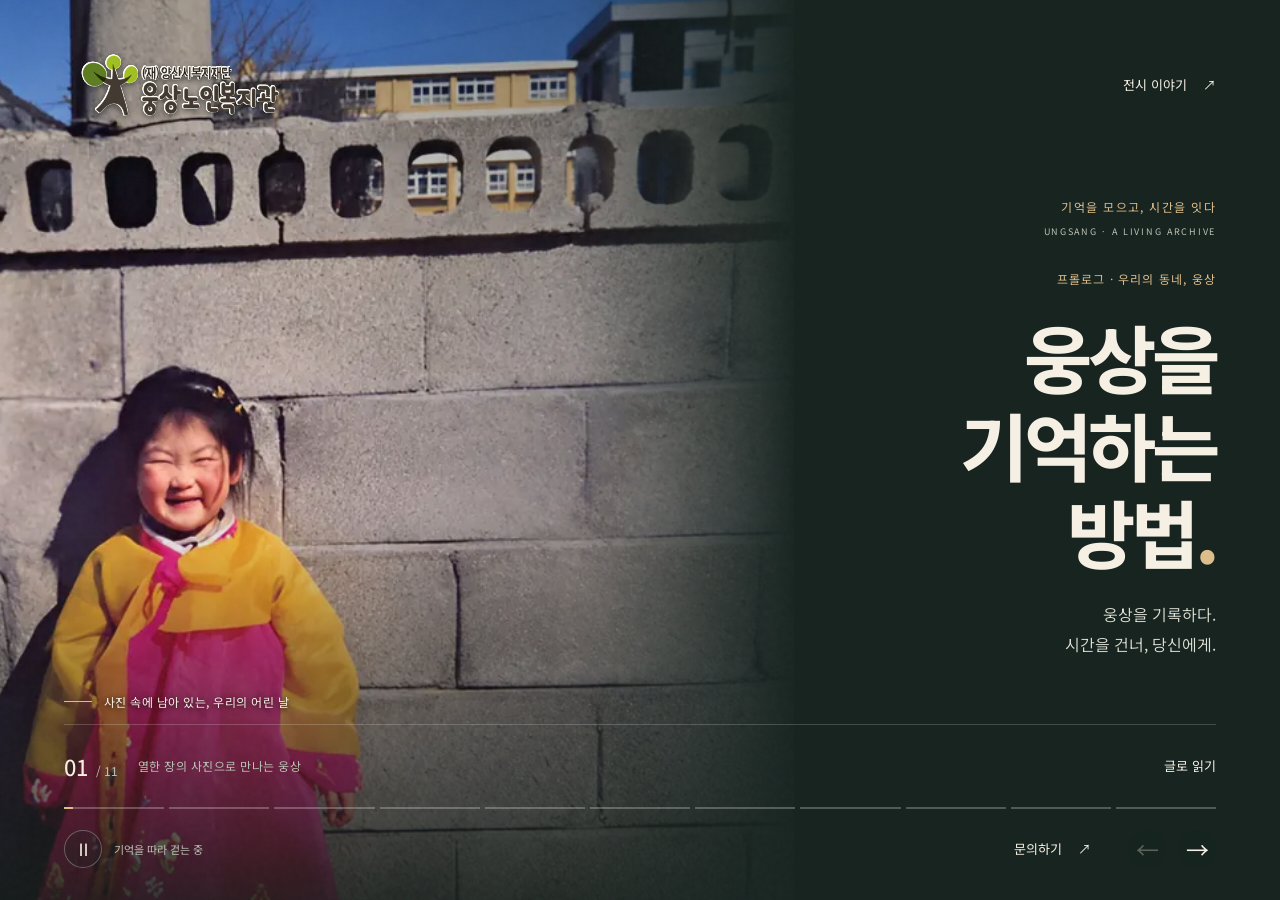
==== commit 3cb33da3: "Improve transparent logo contrast over landing photographs" ====
--- a/site/index.html
+++ b/site/index.html
@@ -6,7 +6,7 @@
 <title>웅상을 기억하는 방법 · 웅상 아카이빙</title>
 <link rel="icon" type="image/svg+xml" href="./assets/favicon.svg">
 <link rel="preload" href="./assets/fonts/sans.woff?v=honorific-1" as="font" type="font/woff" crossorigin>
-<link rel="stylesheet" href="./style.css?v=20261008-mobile-position"><script src="./app.js?v=20261008-mobile-position" defer></script>
+<link rel="stylesheet" href="./style.css?v=20261008-logo-contrast"><script src="./app.js?v=20261008-mobile-position" defer></script>
 </head>
 <body>
 <main class="exhibit" id="exhibit" data-image="1" aria-label="웅상의 기억, 열한 장의 사진 이야기">
--- a/site/style.css
+++ b/site/style.css
@@ -47,6 +47,8 @@
 /* Transparent welfare center mark over the photographs. */
 .identity.foundation-brand{padding:7px 11px;background:transparent;border-radius:0;box-shadow:none}
 .foundation-logo{display:block;width:210px;height:auto}
+/* Outline follows the transparent tree and lettering, keeping the photo visible. */
+.foundation-brand .foundation-logo{filter:drop-shadow(.6px 0 0 #fffdf5) drop-shadow(-.6px 0 0 #fffdf5) drop-shadow(0 .6px 0 #fffdf5) drop-shadow(0 -.6px 0 #fffdf5) drop-shadow(0 2px 3px #101b1799)}
 @media(max-width:899px){.identity.foundation-brand{padding:5px 8px}.foundation-logo{width:150px}}
 
 
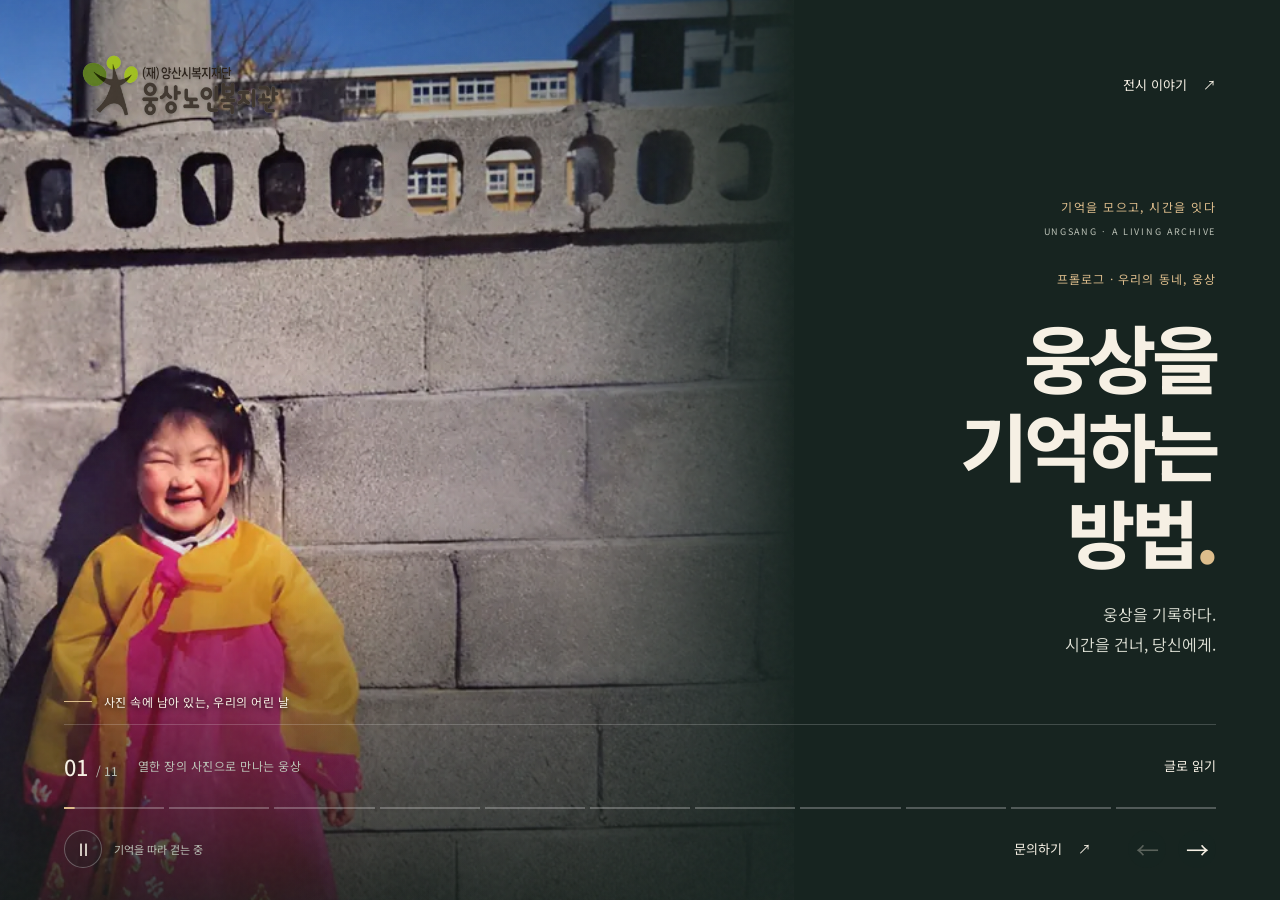
==== commit 3cc74bba: "Soften logo outline to a faint translucent halo" ====
--- a/site/index.html
+++ b/site/index.html
@@ -6,7 +6,7 @@
 <title>웅상을 기억하는 방법 · 웅상 아카이빙</title>
 <link rel="icon" type="image/svg+xml" href="./assets/favicon.svg">
 <link rel="preload" href="./assets/fonts/sans.woff?v=honorific-1" as="font" type="font/woff" crossorigin>
-<link rel="stylesheet" href="./style.css?v=20261008-logo-contrast"><script src="./app.js?v=20261008-mobile-position" defer></script>
+<link rel="stylesheet" href="./style.css?v=20261008-logo-soft"><script src="./app.js?v=20261008-mobile-position" defer></script>
 </head>
 <body>
 <main class="exhibit" id="exhibit" data-image="1" aria-label="웅상의 기억, 열한 장의 사진 이야기">
--- a/site/style.css
+++ b/site/style.css
@@ -47,8 +47,8 @@
 /* Transparent welfare center mark over the photographs. */
 .identity.foundation-brand{padding:7px 11px;background:transparent;border-radius:0;box-shadow:none}
 .foundation-logo{display:block;width:210px;height:auto}
-/* Outline follows the transparent tree and lettering, keeping the photo visible. */
-.foundation-brand .foundation-logo{filter:drop-shadow(.6px 0 0 #fffdf5) drop-shadow(-.6px 0 0 #fffdf5) drop-shadow(0 .6px 0 #fffdf5) drop-shadow(0 -.6px 0 #fffdf5) drop-shadow(0 2px 3px #101b1799)}
+/* A faint halo gently separates the transparent logo from the photo. */
+.foundation-brand .foundation-logo{filter:drop-shadow(0 0 .6px #fffdf559) drop-shadow(0 1px 2px #101b1740)}
 @media(max-width:899px){.identity.foundation-brand{padding:5px 8px}.foundation-logo{width:150px}}
 
 
